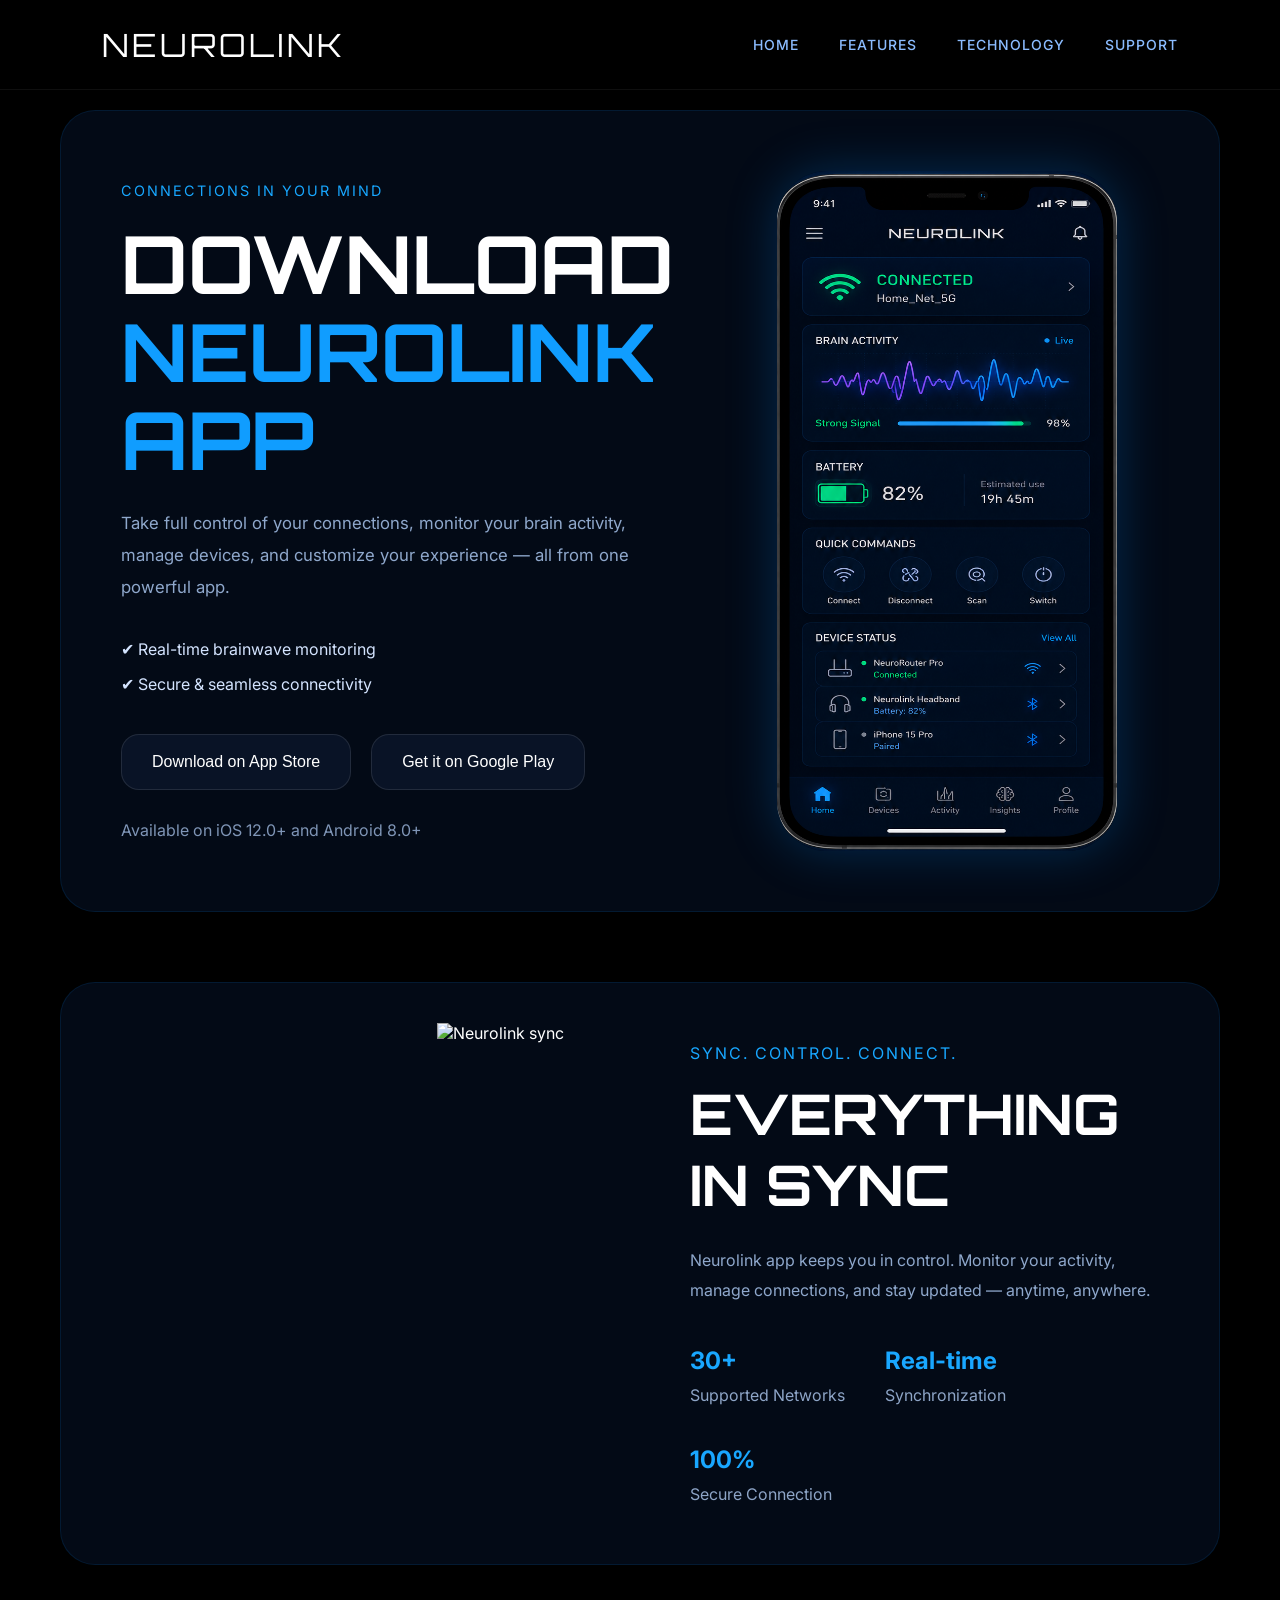
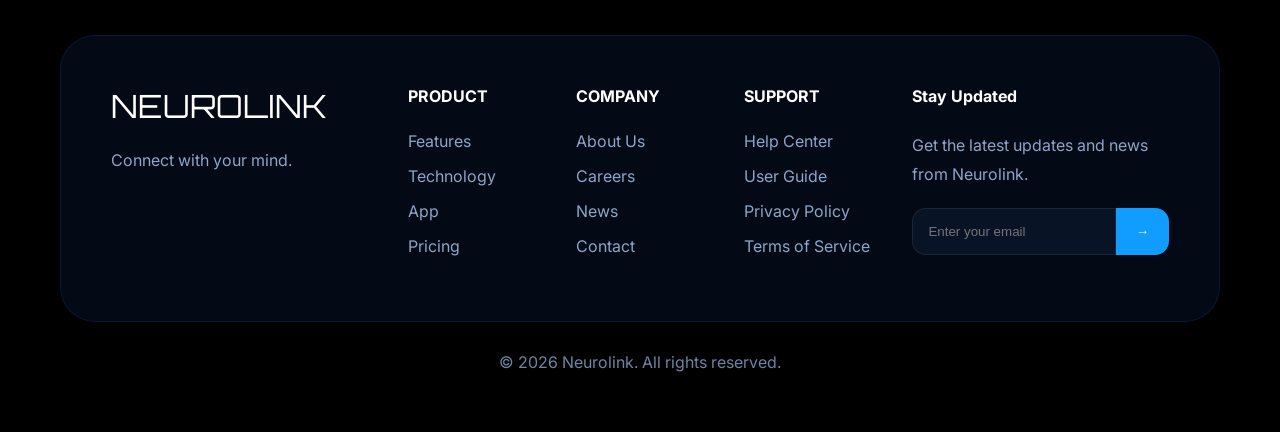
==== subFiles/download.html @ 656770a1 "updated file" ====
<!-- download.html -->
<!DOCTYPE html>
<html lang="en">
<head>
<meta charset="UTF-8" />
<meta name="viewport" content="width=device-width, initial-scale=1.0"/>
<title>Neurolink App</title>
<link rel="preconnect" href="https://fonts.googleapis.com">
<link rel="preconnect" href="https://fonts.gstatic.com" crossorigin>
<link href="https://fonts.googleapis.com/css2?family=Orbitron:wght@400;500;600;700&family=Inter:wght@300;400;500;600&display=swap" rel="stylesheet">
<link rel="stylesheet" href="../css.css">
<style>

/* HERO */
.hero {
    width: 100%;
    padding: 70px 60px;
    margin-top: -50px;
}

.hero-container {
    width: 100%;
    display: flex;
    justify-content: space-between;
    align-items: center;
    gap: 60px;
    border: 1px solid rgba(0,140,255,.12);
    border-radius: 35px;
    padding: 60px;
    background: rgba(5,14,30,.75);
    backdrop-filter: blur(16px);
}

.hero-left { flex: 1; }

.small-title {
    color: #18a7ff;
    margin-bottom: 20px;
    letter-spacing: 2px;
    font-size: .9rem;
}

.hero-title {
    font-family: 'Orbitron', sans-serif;
    font-size: 5rem;
    line-height: 1.1;
    margin-bottom: 25px;
}

.hero-title span { color: #109dff; }

.hero-description {
    color: #8fa8cc;
    line-height: 1.9;
    font-size: 1.05rem;
    max-width: 600px;
    margin-bottom: 35px;
}

.checks {
    display: flex;
    flex-direction: column;
    gap: 15px;
    margin-bottom: 40px;
}

.check-item {
    display: flex;
    align-items: center;
    gap: 12px;
    color: #d4e4ff;
}

.download-buttons {
    display: flex;
    gap: 20px;
    flex-wrap: wrap;
    margin-bottom: 30px;
}

/* Use .btn + .secondary-btn from css.css, but keep the square radius variant */
.store-btn {
    padding: 18px 30px;
    border-radius: 18px;
    border: 1px solid rgba(255,255,255,.1);
    background: #091326;
    color: white;
    cursor: pointer;
    transition: .3s;
    font-size: 1rem;
}

.store-btn:hover { background: #0e1d39; }

.available { color: #7f95b6; }

/* HERO IMAGE */
.hero-right {
    flex: 1;
    display: flex;
    justify-content: center;
    position: relative;
}

.phone-image {
    width: 340px;
    height: 680px;
    border-radius: 50px;
    overflow: hidden;
    box-shadow: 0 0 50px rgba(0,140,255,.25);
    display: flex;
    justify-content: center;
    align-items: center;
}

/* SYNC SECTION */
.sync-section {
    width: 100%;
    padding: 80px 60px;
    margin-top: -80px;
}

.sync-container {
    display: flex;
    gap: 50px;
    align-items: center;
    background: rgba(5,14,30,.75);
    border: 1px solid rgba(0,140,255,.12);
    border-radius: 35px;
    overflow: hidden;
}

.sync-image {
    flex: 1;
    min-height: 500px;
    display: flex;
    justify-content: center;
    align-items: center;
    overflow: hidden;
    margin-left: 50px;
}

.sync-content {
    flex: 1;
    padding: 60px;
}

.sync-small {
    color: #18a7ff;
    margin-bottom: 15px;
    letter-spacing: 2px;
}

.sync-title {
    font-family: 'Orbitron', sans-serif;
    font-size: 3.5rem;
    margin-bottom: 25px;
}

.sync-description {
    color: #8fa8cc;
    line-height: 1.9;
    margin-bottom: 40px;
}

.stats {
    display: flex;
    gap: 40px;
    flex-wrap: wrap;
}

.stat h2 { color: #19a7ff; margin-bottom: 10px; }
.stat p  { color: #8ea5c7; }

/* FOOTER OVERRIDE — use local card style, not site-footer from css.css */
.footer {
    width: 100%;
    padding: 60px;
    margin-top: -70px;
}

.footer-container {
    background: rgba(5,14,30,.75);
    border: 1px solid rgba(0,140,255,.12);
    border-radius: 35px;
    padding: 50px;
    display: grid;
    grid-template-columns: 2fr 1fr 1fr 1fr 2fr;
    gap: 40px;
}

.footer-logo {
    font-family: 'Orbitron', sans-serif;
    font-size: 2rem;
    margin-bottom: 20px;
}

.footer-description {
    color: #8ea5c7;
    line-height: 1.8;
}

.footer-column h4 { margin-bottom: 25px; }

.footer-column a {
    display: block;
    margin-bottom: 15px;
    color: #8ea5c7;
    text-decoration: none;
    transition: .3s;
}

.footer-column a:hover { color: #19a7ff; }

.newsletter {
    display: flex;
    margin-top: 20px;
}

.newsletter input {
    flex: 1;
    background: #091326;
    border: 1px solid rgba(255,255,255,.08);
    border-radius: 14px 0 0 14px;
    padding: 15px;
    color: white;
    outline: none;
}

.newsletter button {
    border: none;
    background: #109dff;
    color: white;
    padding: 15px 20px;
    border-radius: 0 14px 14px 0;
    cursor: pointer;
}

.copyright {
    text-align: center;
    color: #6f84a4;
    margin-top: 30px;
}

.phone  { height: 760px; aspect-ratio: .59; margin-top: 15px; }
.dlImg  { height: 500px; margin-left: 310px; }

/* RESPONSIVE */
@media (max-width: 1200px) {
    .hero-container,
    .sync-container  { flex-direction: column; }
    .footer-container { grid-template-columns: 1fr 1fr; }
}

@media (max-width: 700px) {
    .hero,
    .sync-section,
    .footer { padding: 20px; }

    .hero-container { padding: 30px; }
    .hero-title     { font-size: 3rem; }
    .sync-title     { font-size: 2.5rem; }

    .phone-image { width: 100%; max-width: 320px; height: 600px; }
    .footer-container { grid-template-columns: 1fr; }
}

</style>
</head>
<body>

<!-- NAVBAR — uses navContainer + navbar + logo + nav-links from css.css -->
<div class="navContainer">
    <nav class="navbar">
        <a href="../index.html" class="logo">NEUROLINK</a>
        <div class="nav-links">
            <a href="../index.html">HOME</a>
            <a href="features.html">FEATURES</a>
            <a href="technology.html">TECHNOLOGY</a>
            <a href="support.html">SUPPORT</a>
        </div>
    </nav>
</div>

<!-- HERO -->
<section class="hero">
    <div class="hero-container">

        <div class="hero-left">
            <p class="small-title">CONNECTIONS IN YOUR MIND</p>

            <h1 class="hero-title">
                DOWNLOAD <br>
                <span>NEUROLINK APP</span>
            </h1>

            <p class="hero-description">
                Take full control of your connections,
                monitor your brain activity, manage devices,
                and customize your experience — all from
                one powerful app.
            </p>

            <div class="checks">
                <div class="check-item">✔ Real-time brainwave monitoring</div>
                <div class="check-item">✔ Secure &amp; seamless connectivity</div>
            </div>

            <div class="download-buttons">
                <button class="store-btn">Download on App Store</button>
                <button class="store-btn">Get it on Google Play</button>
            </div>

            <p class="available">Available on iOS 12.0+ and Android 8.0+</p>
        </div>

        <div class="hero-right">
            <div class="phone-image">
                <img class="phone" src="../images/phone.png" alt="Neurolink App">
            </div>
        </div>

    </div>
</section>

<!-- SYNC SECTION -->
<section class="sync-section">
    <div class="sync-container">

        <div class="sync-image">
            <img class="dlImg" src="../images/rr.png" alt="Neurolink sync">
        </div>

        <div class="sync-content">
            <p class="sync-small">SYNC. CONTROL. CONNECT.</p>

            <h2 class="sync-title">EVERYTHING IN SYNC</h2>

            <p class="sync-description">
                Neurolink app keeps you in control.
                Monitor your activity, manage connections,
                and stay updated — anytime, anywhere.
            </p>

            <div class="stats">
                <div class="stat"><h2>30+</h2><p>Supported Networks</p></div>
                <div class="stat"><h2>Real-time</h2><p>Synchronization</p></div>
                <div class="stat"><h2>100%</h2><p>Secure Connection</p></div>
            </div>
        </div>

    </div>
</section>

<!-- FOOTER -->
<footer class="footer">
    <div class="footer-container">

        <div>
            <div class="footer-logo">NEUROLINK</div>
            <p class="footer-description">Connect with your mind.</p>
        </div>

        <div class="footer-column">
            <h4>PRODUCT</h4>
            <a href="#">Features</a>
            <a href="#">Technology</a>
            <a href="#">App</a>
            <a href="#">Pricing</a>
        </div>

        <div class="footer-column">
            <h4>COMPANY</h4>
            <a href="#">About Us</a>
            <a href="#">Careers</a>
            <a href="#">News</a>
            <a href="#">Contact</a>
        </div>

        <div class="footer-column">
            <h4>SUPPORT</h4>
            <a href="#">Help Center</a>
            <a href="#">User Guide</a>
            <a href="#">Privacy Policy</a>
            <a href="#">Terms of Service</a>
        </div>

        <div class="footer-column">
            <h4>Stay Updated</h4>
            <p class="footer-description">Get the latest updates and news from Neurolink.</p>
            <div class="newsletter">
                <input type="email" placeholder="Enter your email">
                <button>→</button>
            </div>
        </div>

    </div>

    <p class="copyright">© 2026 Neurolink. All rights reserved.</p>
</footer>

</body>
</html>
---- css.css ----
/* =====================
   css.css — Global Styles
   Shared across all pages
   ===================== */

@import url('https://fonts.googleapis.com/css2?family=Orbitron:wght@400;600;700&family=Inter:wght@300;400;500;600&display=swap');

*, *::before, *::after {
    margin: 0;
    padding: 0;
    box-sizing: border-box;
}

html {
    font-size: 16px;
    scroll-behavior: smooth;
}

body {
    background-color: #000000;
    color: white;
    font-family: 'Inter', sans-serif;
    overflow-x: hidden;
}

/* =====================
   NAVBAR
   ===================== */

.navContainer {
    width: 100%;
    height: 90px;
    background-color: #000;
    position: sticky;
    top: 0;
    z-index: 9999;
    display: flex;
    align-items: center;
    border-bottom: 1px solid rgba(255, 255, 255, 0.06);
}

.navbar {
    width: 100%;
    max-width: 1600px;
    margin: 0 auto;
    padding: 0 8%;
    display: flex;
    justify-content: space-between;
    align-items: center;
    height: 100%;
}

.logo {
    font-family: 'Orbitron', sans-serif;
    font-size: 2rem;
    letter-spacing: 3px;
    color: white;
    text-decoration: none;
    white-space: nowrap;
}

.nav-links {
    display: flex;
    align-items: center;
    gap: 40px;
}

.nav-links a {
    color: #8bbcff;
    text-decoration: none;
    font-size: 14px;
    font-weight: 500;
    letter-spacing: 1px;
    transition: color 0.3s ease;
    white-space: nowrap;
}

.nav-links a:hover,
.nav-links a.active {
    color: #ffffff;
}

.nav-btn {
    background: linear-gradient(90deg, #006eff, #18d0ff);
    padding: 12px 24px;
    border-radius: 12px;
    color: white;
    text-decoration: none;
    font-weight: 600;
    font-size: 14px;
    white-space: nowrap;
    transition: opacity 0.3s;
}

.nav-btn:hover {
    opacity: 0.85;
}

/* =====================
   SHARED UTILITIES
   ===================== */

.btn {
    padding: 14px 32px;
    border-radius: 50px;
    border: none;
    cursor: pointer;
    font-weight: 600;
    font-size: 15px;
    text-decoration: none;
    display: inline-block;
    transition: transform 0.2s, box-shadow 0.2s;
}

.primary-btn {
    background: linear-gradient(90deg, #008cff, #00e1ff);
    color: white;
    box-shadow: 0 0 25px rgba(0, 140, 255, 0.35);
}

.primary-btn:hover {
    transform: translateY(-2px);
    box-shadow: 0 0 35px rgba(0, 140, 255, 0.5);
}

.secondary-btn {
    background: transparent;
    border: 1px solid #1e6dff;
    color: #8dc4ff;
}

.secondary-btn:hover {
    background: #091a3f;
}

/* =====================
   FOOTER
   ===================== */

.site-footer {

    padding: 30px 8%;
    border-top: 1px solid rgba(255, 255, 255, 0.07);
    text-align: center;
    color: #5a7090;
    font-size: 14px;
}

/* =====================
   RESPONSIVE
   ===================== */

@media (max-width: 900px) {
    .nav-links { gap: 24px; }
    .logo { font-size: 1.6rem; }
}

@media (max-width: 700px) {
    .navbar { padding: 0 6%; }
    .nav-links { display: none; }
    .logo { font-size: 1.5rem; }
}
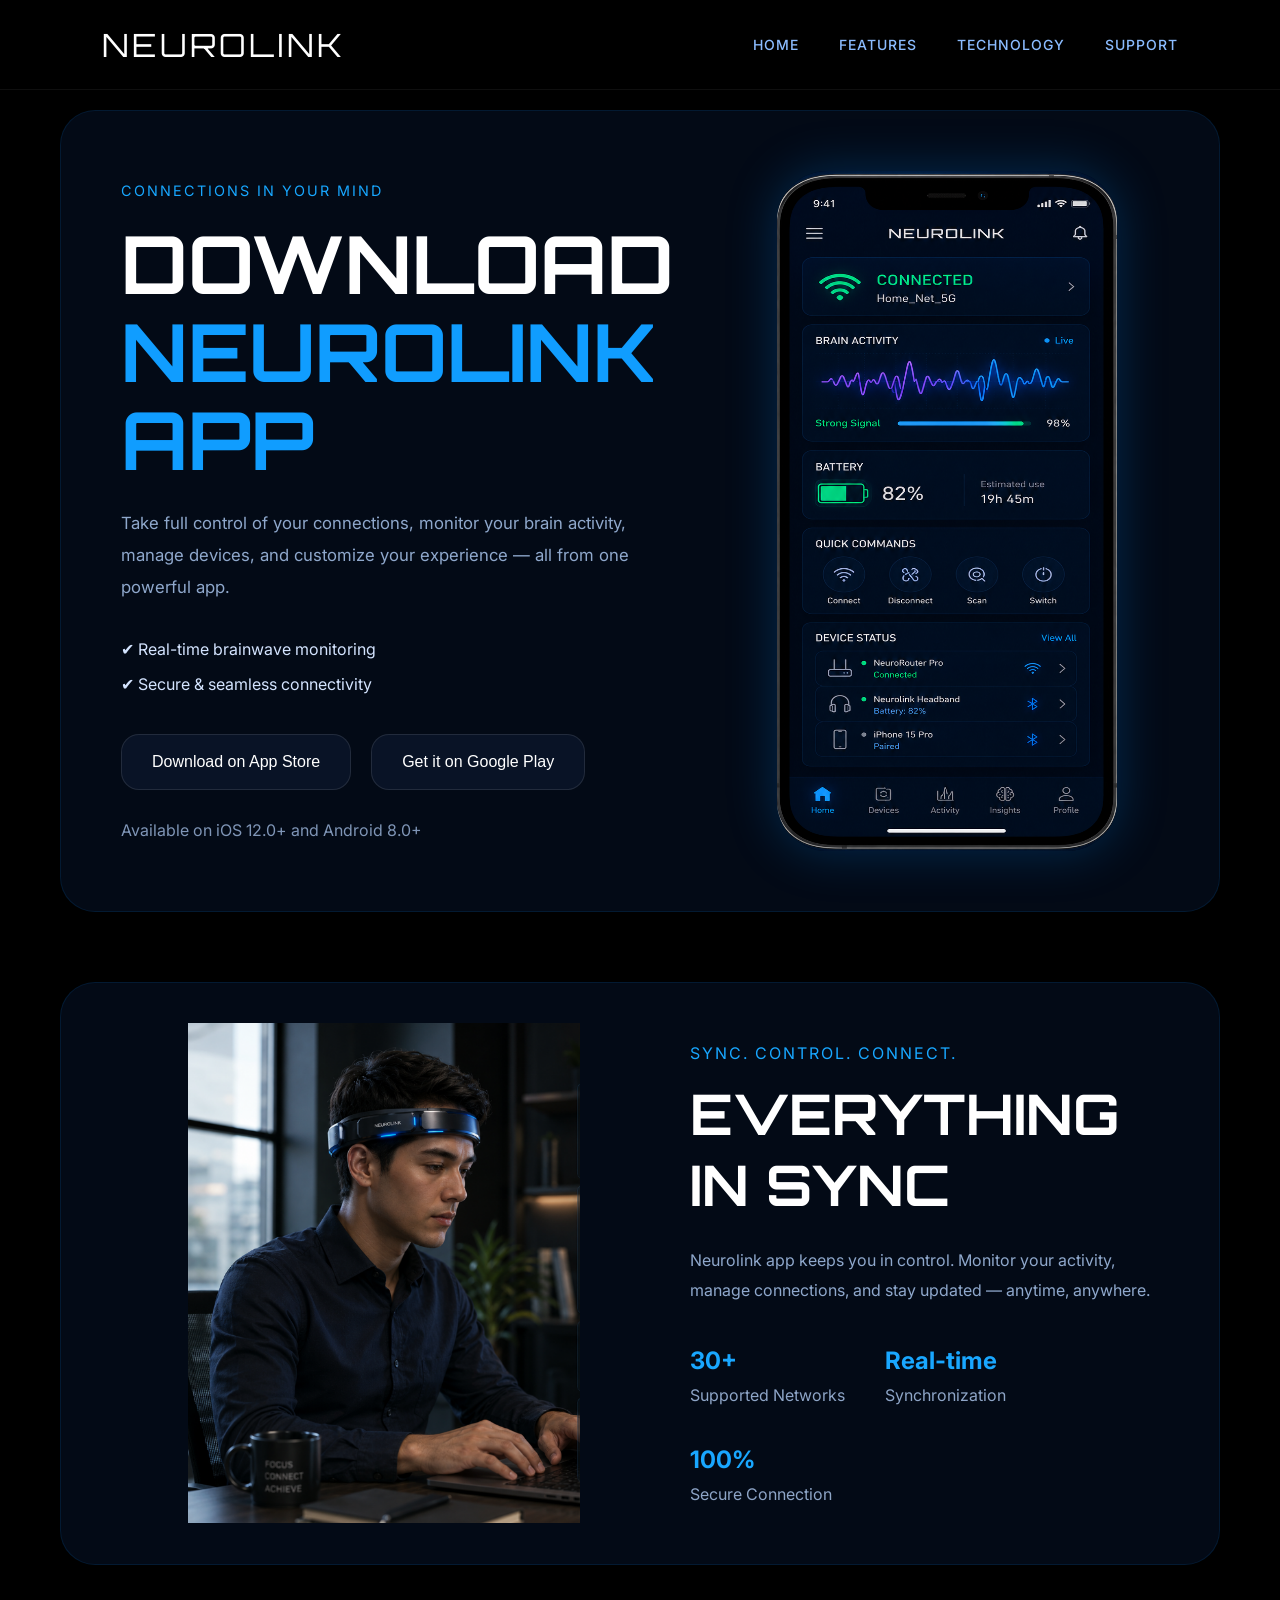
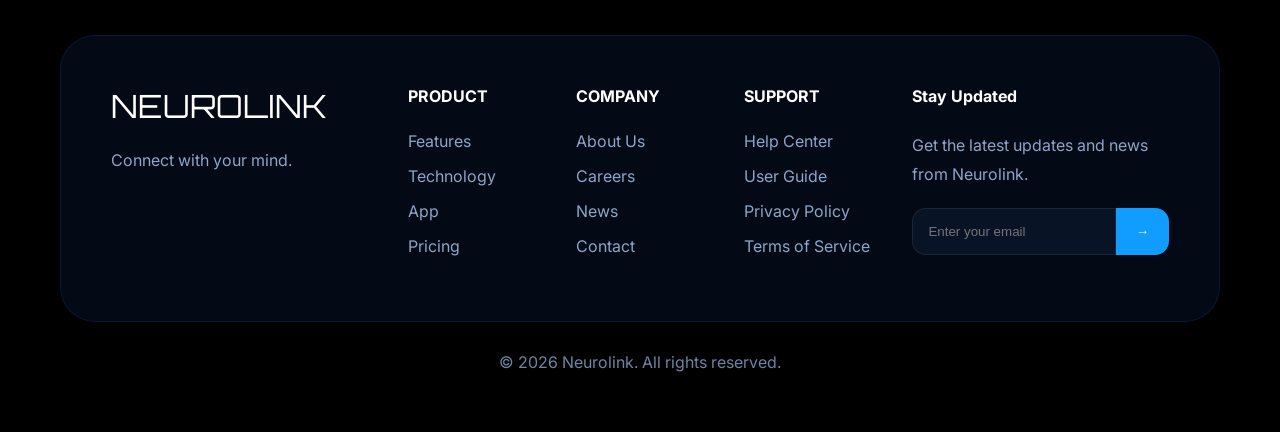
==== commit ee6d7032: "updated files" ====
--- a/subFiles/download.html
+++ b/subFiles/download.html
@@ -328,7 +328,7 @@
     <div class="sync-container">
 
         <div class="sync-image">
-            <img class="dlImg" src="../images/rr.png" alt="Neurolink sync">
+            <img class="dlImg" src="../images/rr.PNG" alt="Neurolink sync">
         </div>
 
         <div class="sync-content">
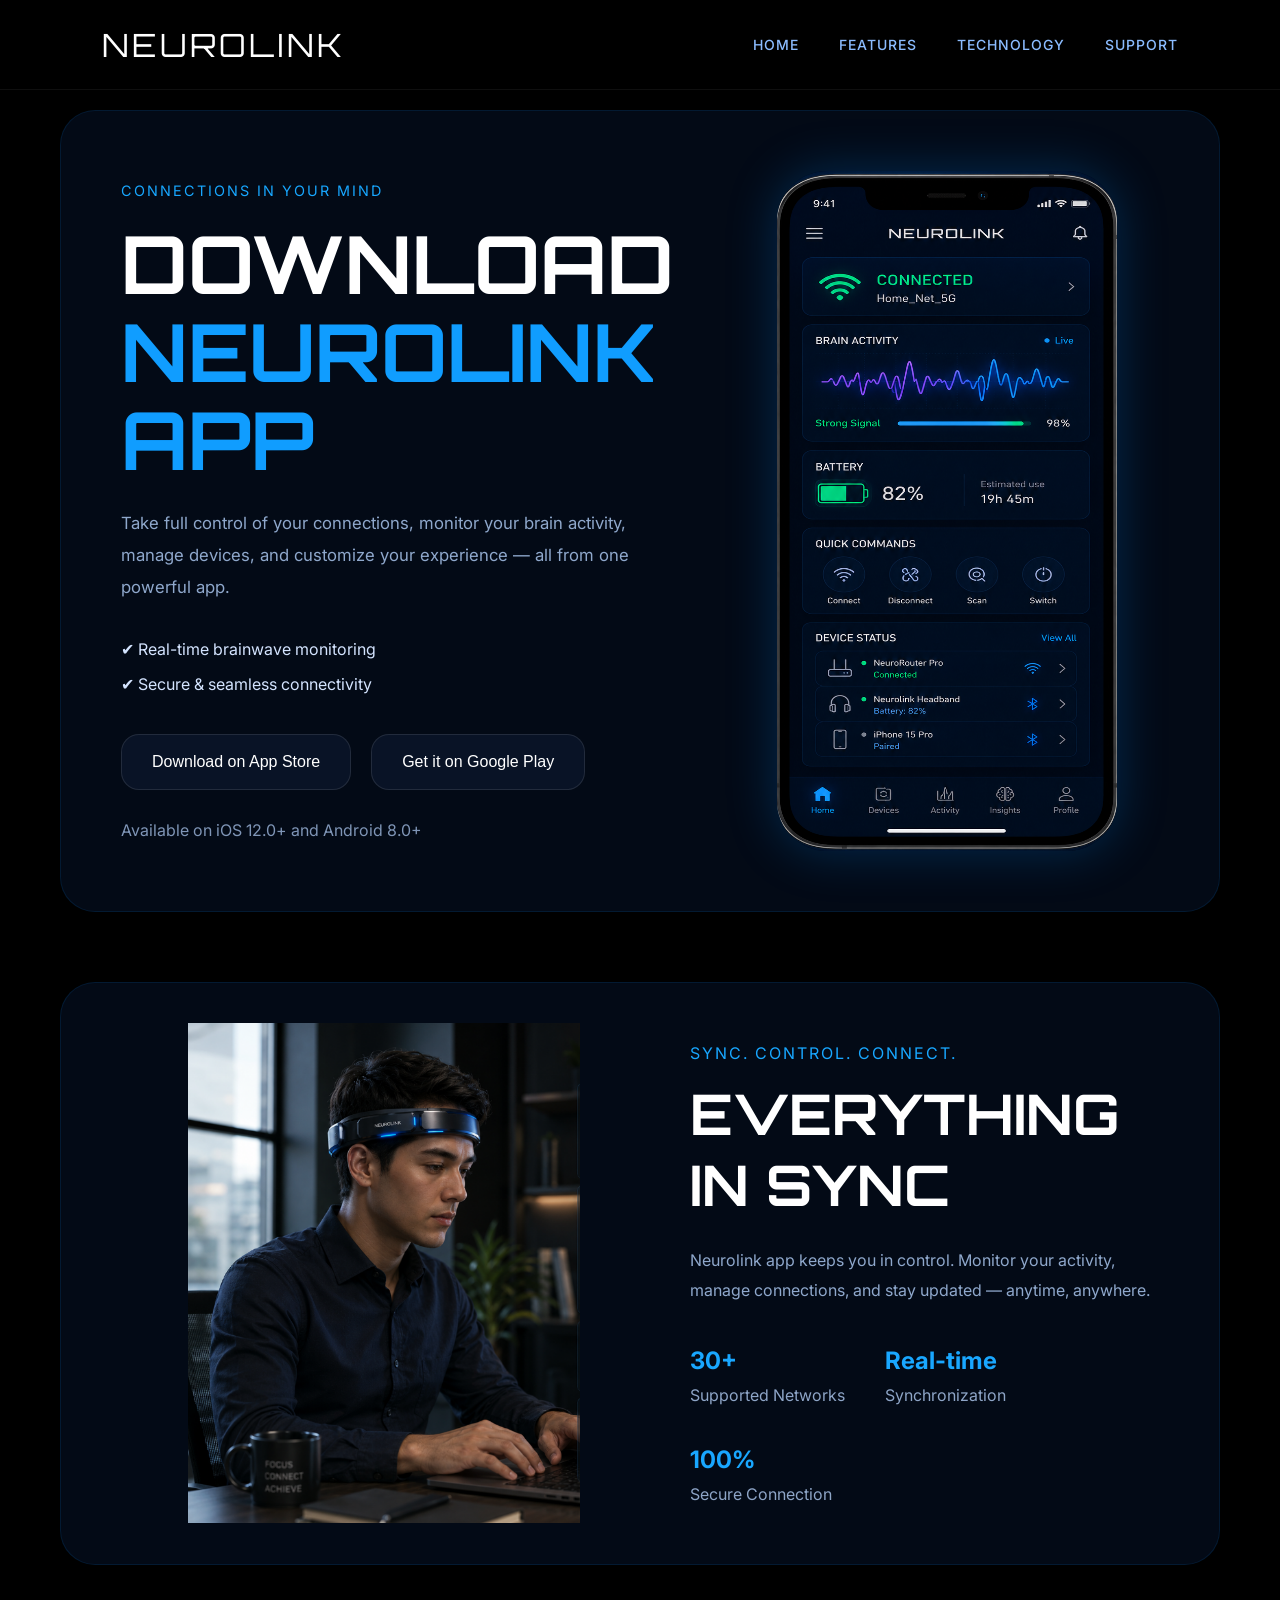
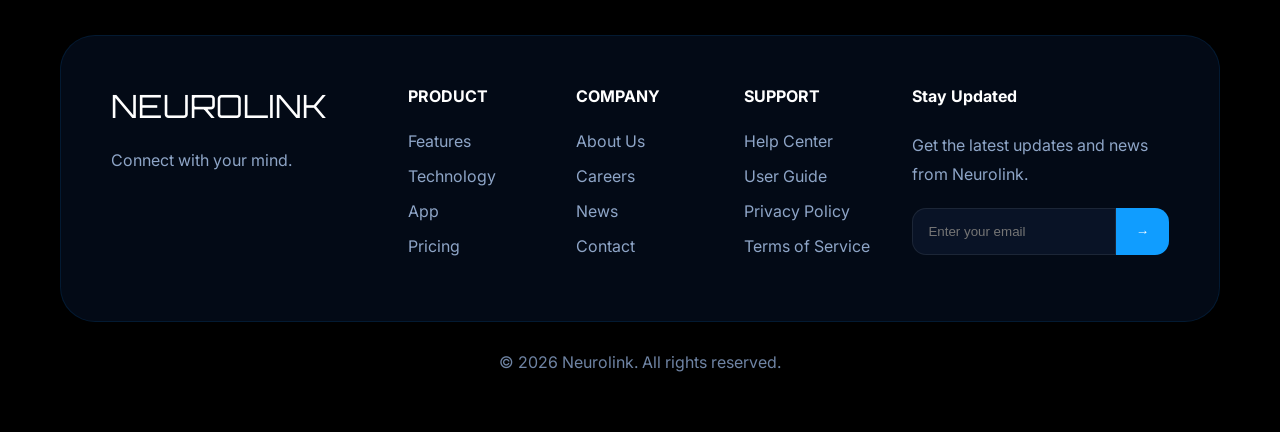
==== commit e5eaa004: "transition added" ====
--- a/subFiles/download.html
+++ b/subFiles/download.html
@@ -324,7 +324,7 @@
 </section>
 
 <!-- SYNC SECTION -->
-<section class="sync-section">
+<section class="sync-section fade-section">
     <div class="sync-container">
 
         <div class="sync-image">
@@ -353,7 +353,7 @@
 </section>
 
 <!-- FOOTER -->
-<footer class="footer">
+<footer class="footer fade-section">
     <div class="footer-container">
 
         <div>
@@ -400,4 +400,24 @@
 </footer>
 
 </body>
-</html>+</html>
+
+<script>
+const sections = document.querySelectorAll('.fade-section');
+
+const observer = new IntersectionObserver((entries)=>{
+    entries.forEach((entry)=>{
+        if(entry.isIntersecting){
+            entry.target.classList.add('show');
+        } else {
+            entry.target.classList.remove('show');
+        }
+    });
+},{
+    threshold: 0.2
+});
+
+sections.forEach((section)=>{
+    observer.observe(section);
+});
+</script>
--- a/css.css
+++ b/css.css
@@ -160,6 +160,21 @@
     .nav-links { display: none; }
     .logo { font-size: 1.5rem; }
 }
+.fade-section{
+    opacity: 0;
+    transform: translateY(60px) scale(0.95);
+
+    transition:
+    opacity 1s ease,
+    transform 1s ease,
+    filter 1s ease;
+    }
+
+.fade-section.show{
+    opacity: 1;
+    transform: translateY(0) scale(1);
+    filter: blur(0);
+}
 
 
 
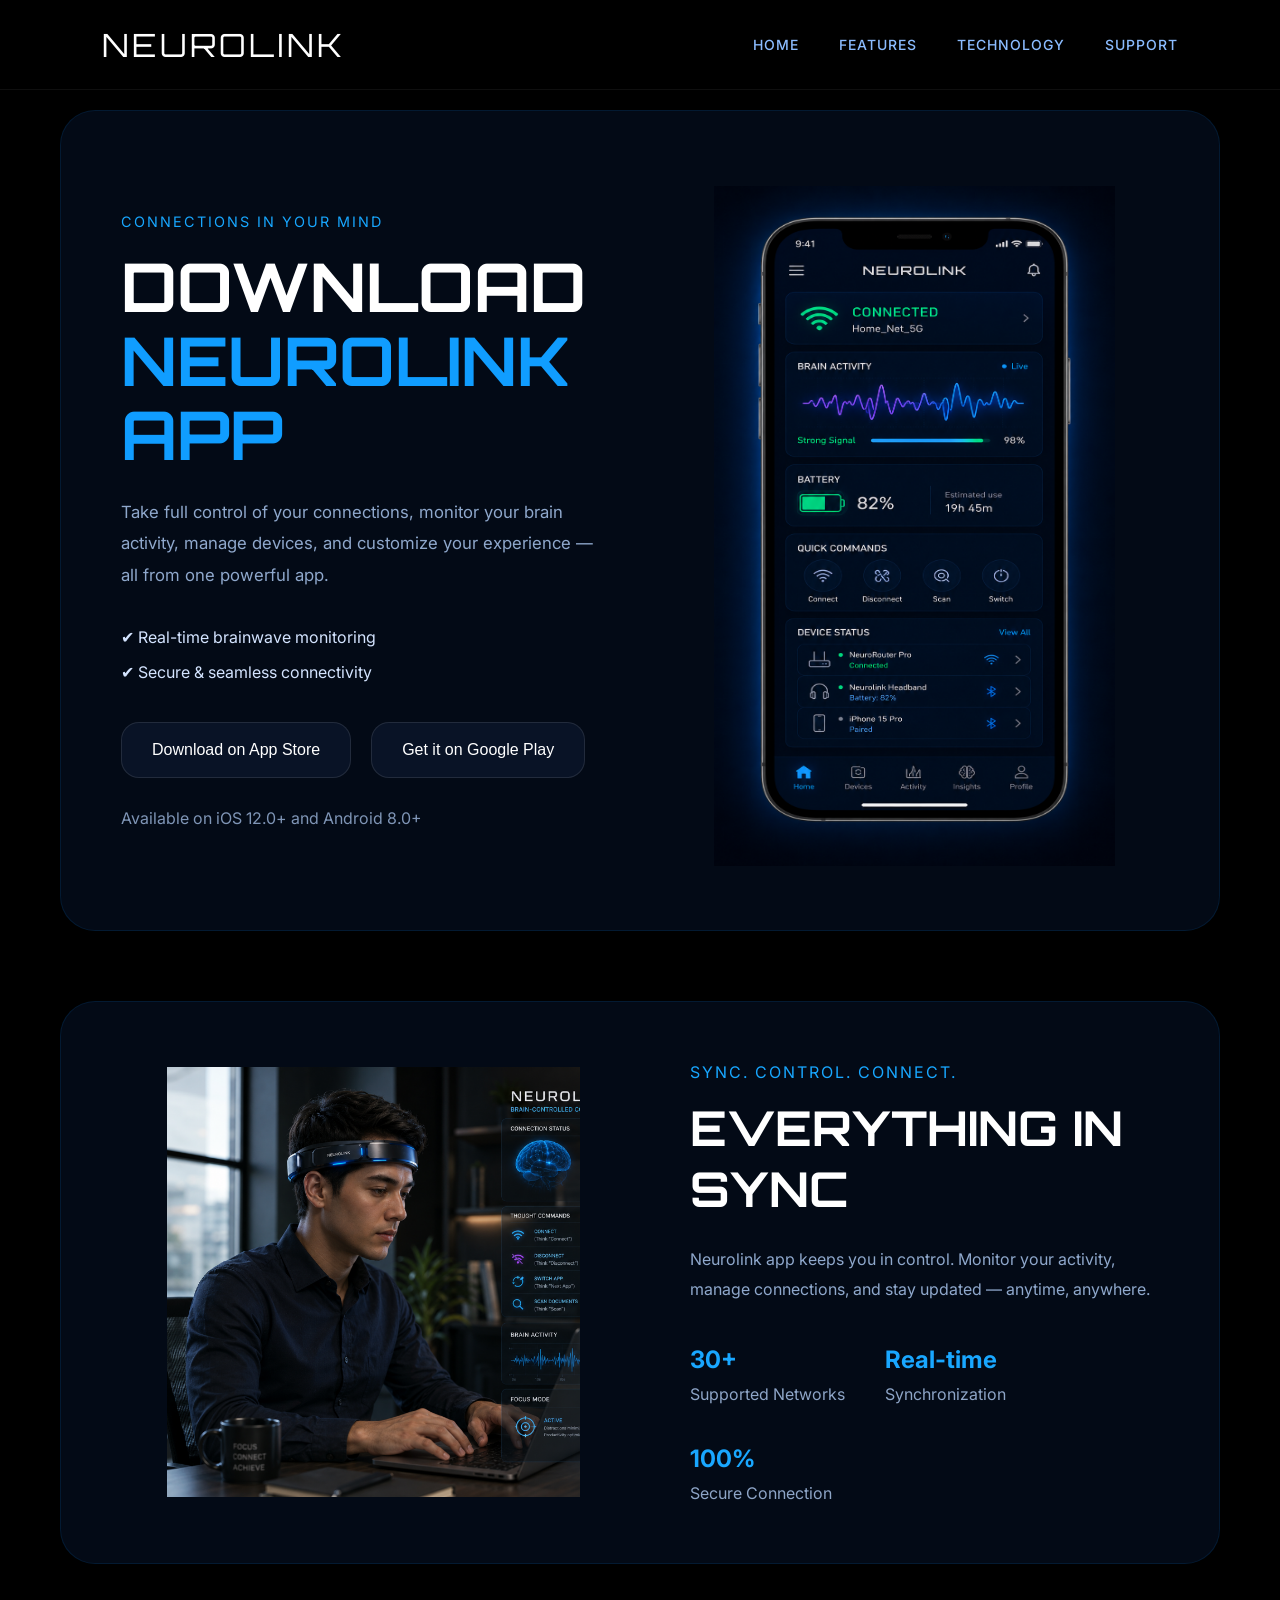
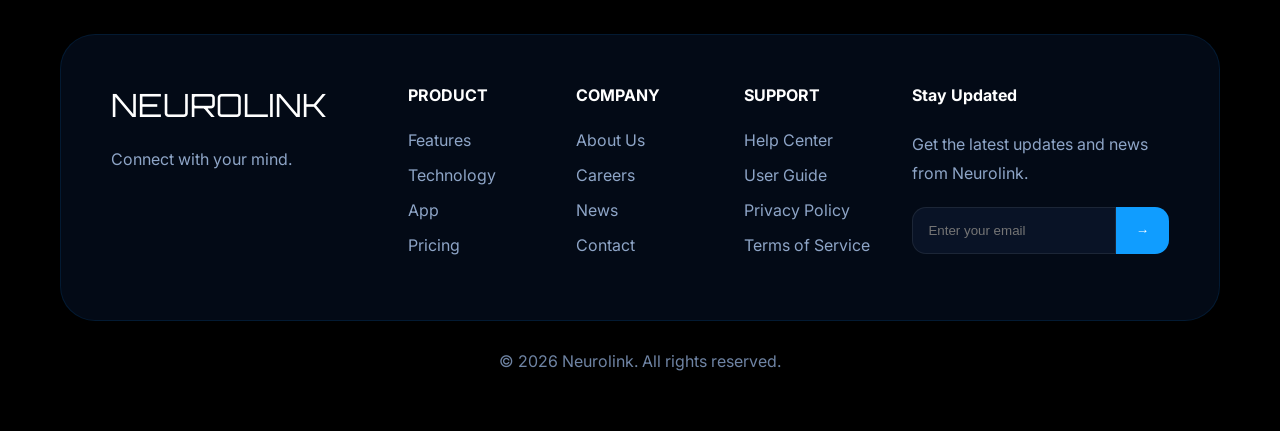
==== commit 99b0c629: "updated responsive" ====
--- a/subFiles/download.html
+++ b/subFiles/download.html
@@ -265,20 +265,388 @@
     .footer-container { grid-template-columns: 1fr; }
 }
 
+/* LARGE LAPTOP */
+@media (max-width: 1400px){
+
+    .hero-title{
+        font-size: 4.2rem;
+    }
+
+    .sync-title{
+        font-size: 3rem;
+    }
+
+    .phone{
+        height: 680px;
+    }
+
+    .dlImg{
+        height: 430px;
+        margin-left: 180px;
+    }
+}
+
+
+/* TABLET */
+@media (max-width: 1200px){
+
+    .hero{
+        padding: 40px;
+    }
+
+    .hero-container{
+        flex-direction: column;
+        text-align: center;
+        padding: 50px;
+        gap: 40px;
+    }
+
+    .hero-left{
+        display: flex;
+        flex-direction: column;
+        align-items: center;
+    }
+
+    .hero-description{
+        max-width: 700px;
+    }
+
+    .download-buttons{
+        justify-content: center;
+    }
+
+    .phone{
+        height: 620px;
+    }
+
+    .sync-section{
+        padding: 40px;
+    }
+
+    .sync-container{
+        flex-direction: column;
+    }
+
+    .sync-image{
+        width: 100%;
+        min-height: auto;
+        margin-left: 0;
+        padding-top: 40px;
+    }
+
+    .dlImg{
+        height: 360px;
+        margin-left: 0;
+    }
+
+    .sync-content{
+        padding: 40px;
+        text-align: center;
+    }
+
+    .stats{
+        justify-content: center;
+    }
+
+    .footer{
+        padding: 40px;
+    }
+
+    .footer-container{
+        grid-template-columns: repeat(2,1fr);
+    }
+}
+
+
+/* MOBILE TABLET */
+@media (max-width: 800px){
+
+    .hero{
+        padding: 24px;
+        margin-top: 0;
+    }
+
+    .hero-container{
+        padding: 35px;
+        border-radius: 28px;
+    }
+
+    .hero-title{
+        font-size: 3.1rem;
+        line-height: 1.1;
+    }
+
+    .hero-description{
+        font-size: .95rem;
+        line-height: 1.8;
+    }
+
+    .phone-image{
+        width: 300px;
+        height: 580px;
+        border-radius: 40px;
+    }
+
+    .phone{
+        height: 560px;
+    }
+
+    .sync-section{
+        padding: 24px;
+        margin-top: -20px;
+    }
+
+    .sync-container{
+        border-radius: 28px;
+    }
+
+    .sync-title{
+        font-size: 2.5rem;
+    }
+
+    .sync-description{
+        font-size: .95rem;
+    }
+
+    .dlImg{
+        height: 300px;
+    }
+
+    .footer{
+        padding: 24px;
+        margin-top: -20px;
+    }
+
+    .footer-container{
+        padding: 35px;
+        gap: 30px;
+    }
+}
+
+
+/* MOBILE */
+@media (max-width: 600px){
+
+    body{
+        overflow-x: hidden;
+    }
+
+    .hero{
+        padding: 16px;
+    }
+
+    .hero-container{
+        padding: 24px;
+        gap: 28px;
+        border-radius: 22px;
+    }
+
+    .small-title{
+        font-size: .75rem;
+        letter-spacing: 1.5px;
+    }
+
+    .hero-title{
+        font-size: 2.2rem;
+        margin-bottom: 18px;
+    }
+
+    .hero-description{
+        font-size: .88rem;
+        line-height: 1.7;
+        margin-bottom: 24px;
+    }
+
+    .checks{
+        align-items: flex-start;
+        width: 100%;
+    }
+
+    .check-item{
+        font-size: .9rem;
+        line-height: 1.5;
+    }
+
+    .download-buttons{
+        width: 100%;
+        flex-direction: column;
+    }
+
+    .store-btn{
+        width: 100%;
+        padding: 16px;
+        font-size: .95rem;
+        border-radius: 16px;
+    }
+
+    .available{
+        font-size: .8rem;
+        line-height: 1.6;
+    }
+
+    .phone-image{
+        width: 240px;
+        height: 480px;
+        border-radius: 34px;
+    }
+
+    .phone{
+        height: 450px;
+    }
+
+    .sync-section{
+        padding: 16px;
+    }
+
+    .sync-container{
+        border-radius: 22px;
+    }
+
+    .sync-content{
+        padding: 24px;
+    }
+
+    .sync-small{
+        font-size: .75rem;
+    }
+
+    .sync-title{
+        font-size: 1.9rem;
+        margin-bottom: 18px;
+    }
+
+    .sync-description{
+        font-size: .88rem;
+        line-height: 1.7;
+        margin-bottom: 28px;
+    }
+
+    .dlImg{
+        width: 100%;
+        height: auto;
+        max-width: 260px;
+    }
+
+    .stats{
+        gap: 20px;
+        flex-direction: column;
+        align-items: center;
+    }
+
+    .stat{
+        width: 100%;
+    }
+
+    .stat h2{
+        font-size: 1.6rem;
+    }
+
+    .footer{
+        padding: 16px;
+    }
+
+    .footer-container{
+        grid-template-columns: 1fr;
+        padding: 24px;
+        border-radius: 22px;
+    }
+
+    .footer-logo{
+        font-size: 1.6rem;
+    }
+
+    .footer-description,
+    .footer-column a{
+        font-size: .88rem;
+        line-height: 1.7;
+    }
+
+    .footer-column h4{
+        margin-bottom: 16px;
+        font-size: .95rem;
+    }
+
+    .newsletter{
+        flex-direction: column;
+        gap: 10px;
+    }
+
+    .newsletter input{
+        border-radius: 14px;
+    }
+
+    .newsletter button{
+        border-radius: 14px;
+        width: 100%;
+    }
+
+    .copyright{
+        font-size: 12px;
+        line-height: 1.6;
+        padding-inline: 10px;
+    }
+}
+
+
+/* SMALL MOBILE */
+@media (max-width: 420px){
+
+    .hero-title{
+        font-size: 1.8rem;
+    }
+
+    .hero-description{
+        font-size: .82rem;
+    }
+
+    .phone-image{
+        width: 210px;
+        height: 420px;
+    }
+
+    .phone{
+        height: 390px;
+    }
+
+    .sync-title{
+        font-size: 1.6rem;
+    }
+
+    .sync-description{
+        font-size: .82rem;
+    }
+
+    .dlImg{
+        max-width: 210px;
+    }
+
+    .store-btn{
+        font-size: .85rem;
+        padding: 14px;
+    }
+}
 </style>
 </head>
 <body>
 
-<!-- NAVBAR — uses navContainer + navbar + logo + nav-links from css.css -->
+    <!-- NAVBAR -->
 <div class="navContainer">
     <nav class="navbar">
+
         <a href="../index.html" class="logo">NEUROLINK</a>
-        <div class="nav-links">
+
+        <div class="nav-links" id="navLinks">
             <a href="../index.html">HOME</a>
             <a href="features.html">FEATURES</a>
             <a href="technology.html">TECHNOLOGY</a>
             <a href="support.html">SUPPORT</a>
         </div>
+
+        <!-- MOBILE MENU BUTTON -->
+        <div class="menu-toggle" id="menuToggle">
+            ☰
+        </div>
+
     </nav>
 </div>
 
@@ -315,7 +683,8 @@
         </div>
 
         <div class="hero-right">
-            <div class="phone-image">
+            <div class="phone-i
+            mage">
                 <img class="phone" src="../images/phone.png" alt="Neurolink App">
             </div>
         </div>
@@ -420,4 +789,11 @@
 sections.forEach((section)=>{
     observer.observe(section);
 });
+
+const menuToggle = document.getElementById('menuToggle');
+const navLinks = document.getElementById('navLinks');
+
+menuToggle.addEventListener('click', () => {
+    navLinks.classList.toggle('show');
+});
 </script>
--- a/css.css
+++ b/css.css
@@ -176,5 +176,69 @@
     filter: blur(0);
 }
 
-
-
+/* =====================
+   MOBILE NAV
+   ===================== */
+
+.menu-toggle{
+    display: none;
+    font-size: 2rem;
+    color: white;
+    cursor: pointer;
+    user-select: none;
+}
+
+/* TABLET */
+@media (max-width: 900px){
+
+    .nav-links{
+        gap: 20px;
+    }
+
+    .logo{
+        font-size: 1.5rem;
+    }
+}
+
+/* MOBILE */
+@media (max-width: 700px){
+
+    .navbar{
+        padding: 0 6%;
+    }
+
+    .menu-toggle{
+        display: block;
+    }
+
+    .nav-links{
+        position: absolute;
+        top: 90px;
+        left: 0;
+        width: 100%;
+
+        background: rgba(0,0,0,.96);
+
+        flex-direction: column;
+        align-items: center;
+        gap: 24px;
+
+        padding: 30px 0;
+
+        border-bottom: 1px solid rgba(255,255,255,.08);
+
+        display: none;
+    }
+
+    .nav-links.show{
+        display: flex;
+    }
+
+    .nav-links a{
+        font-size: 15px;
+    }
+
+    .logo{
+        font-size: 1.4rem;
+    }
+}
